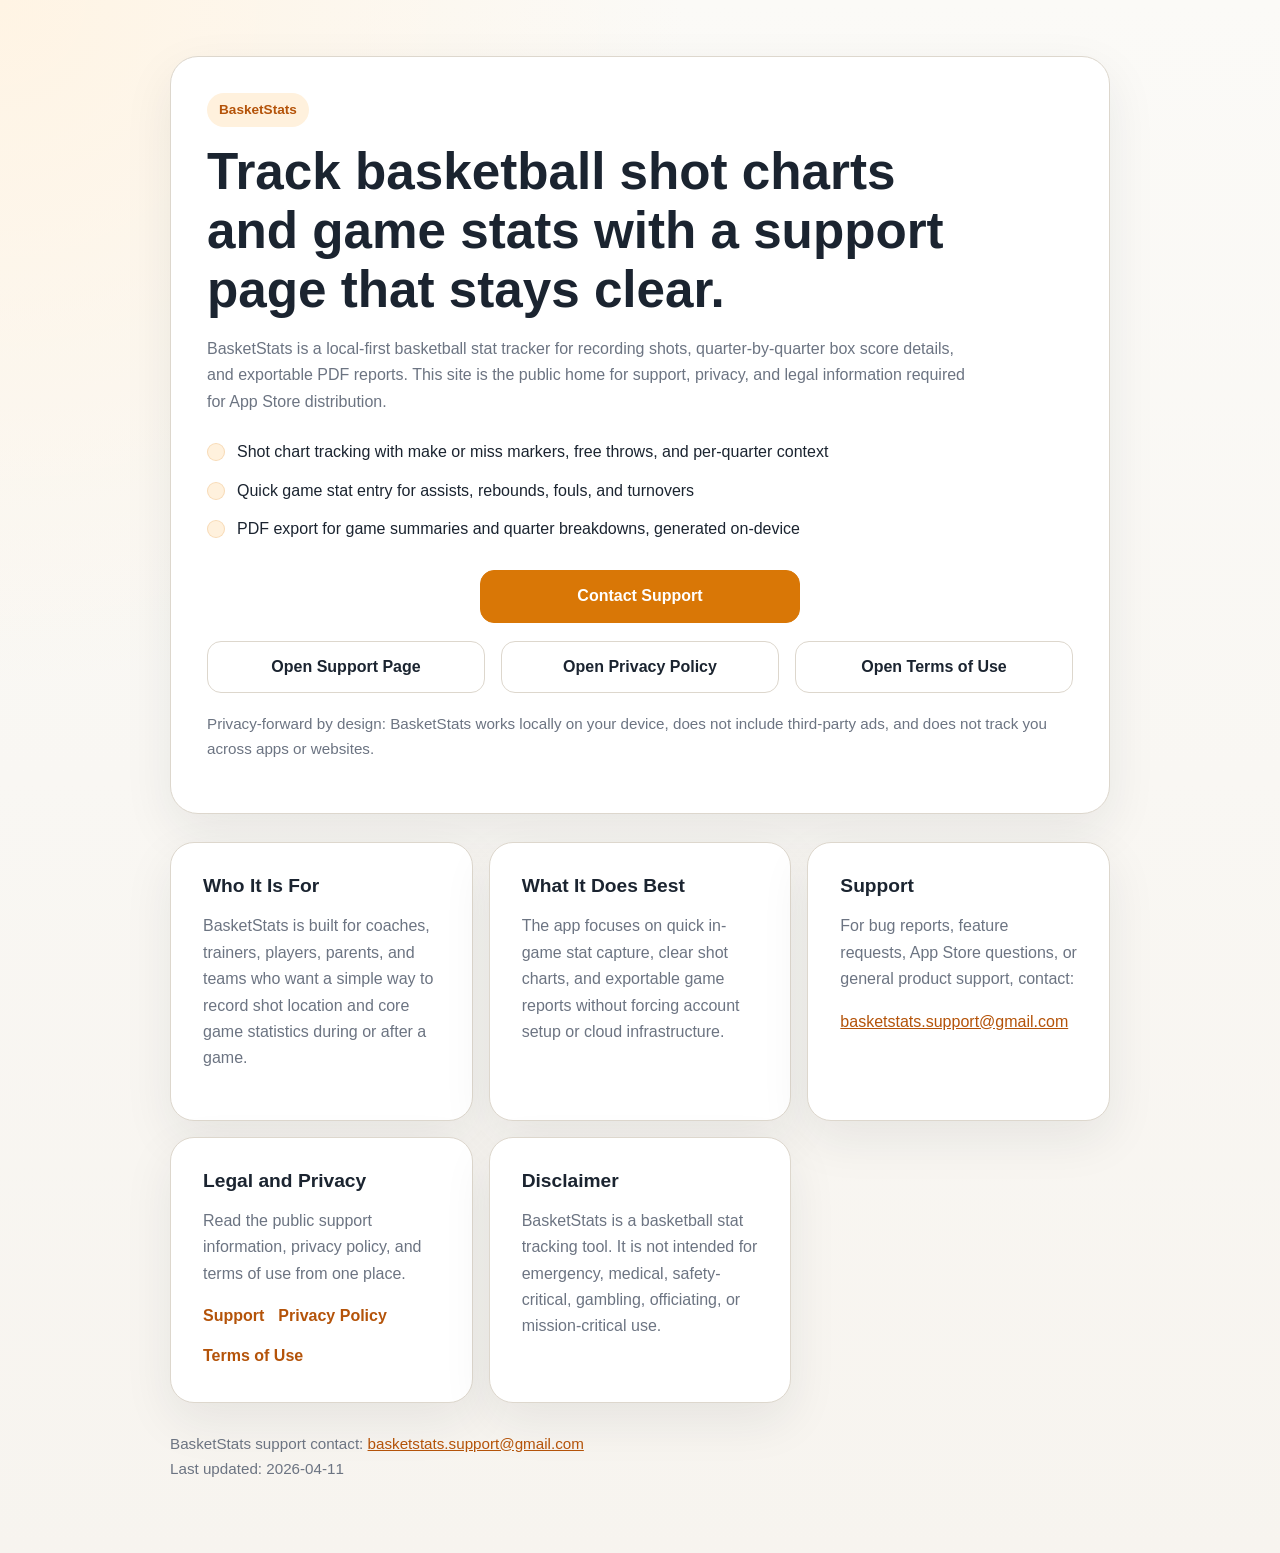
==== index.html @ 3535e6e9 "Update BasketStats support site" ====
<!doctype html>
<html lang="en">
<head>
    <meta charset="utf-8">
    <meta name="viewport" content="width=device-width, initial-scale=1">
    <meta name="description" content="BasketStats support, privacy policy, and terms of use.">
    <title>BasketStats Support</title>
    <link rel="stylesheet" href="styles.css">
</head>
<body>
    <main class="wrap">
        <section class="hero">
            <div class="hero-copy">
                <span class="eyebrow">BasketStats</span>
                <h1>Track basketball shot charts and game stats with a support page that stays clear.</h1>
                <p class="muted">BasketStats is a local-first basketball stat tracker for recording shots, quarter-by-quarter box score details, and exportable PDF reports. This site is the public home for support, privacy, and legal information required for App Store distribution.</p>

                <div class="feature-list">
                    <div class="feature-row">
                        <span class="feature-dot"></span>
                        <div>Shot chart tracking with make or miss markers, free throws, and per-quarter context</div>
                    </div>
                    <div class="feature-row">
                        <span class="feature-dot"></span>
                        <div>Quick game stat entry for assists, rebounds, fouls, and turnovers</div>
                    </div>
                    <div class="feature-row">
                        <span class="feature-dot"></span>
                        <div>PDF export for game summaries and quarter breakdowns, generated on-device</div>
                    </div>
                </div>
            </div>

            <div class="actions">
                <div class="primary-action">
                    <a class="button primary" href="mailto:basketstats.support@gmail.com">Contact Support</a>
                </div>
                <div class="secondary-actions">
                    <a class="button" href="support.html">Open Support Page</a>
                    <a class="button" href="privacy-policy.html">Open Privacy Policy</a>
                    <a class="button" href="terms.html">Open Terms of Use</a>
                </div>
            </div>

            <p class="micro-note">Privacy-forward by design: BasketStats works locally on your device, does not include third-party ads, and does not track you across apps or websites.</p>
        </section>

        <section class="grid">
            <article class="card">
                <h2>Who It Is For</h2>
                <p class="muted">BasketStats is built for coaches, trainers, players, parents, and teams who want a simple way to record shot location and core game statistics during or after a game.</p>
            </article>

            <article class="card">
                <h2>What It Does Best</h2>
                <p class="muted">The app focuses on quick in-game stat capture, clear shot charts, and exportable game reports without forcing account setup or cloud infrastructure.</p>
            </article>

            <article class="card">
                <h2>Support</h2>
                <p class="muted">For bug reports, feature requests, App Store questions, or general product support, contact:</p>
                <p><a href="mailto:basketstats.support@gmail.com">basketstats.support@gmail.com</a></p>
            </article>

            <article class="card">
                <h2>Legal and Privacy</h2>
                <p class="muted">Read the public support information, privacy policy, and terms of use from one place.</p>
                <div class="legal-links">
                    <a href="support.html">Support</a>
                    <a href="privacy-policy.html">Privacy Policy</a>
                    <a href="terms.html">Terms of Use</a>
                </div>
            </article>

            <article class="card">
                <h2>Disclaimer</h2>
                <p class="muted">BasketStats is a basketball stat tracking tool. It is not intended for emergency, medical, safety-critical, gambling, officiating, or mission-critical use.</p>
            </article>
        </section>

        <footer>
            BasketStats support contact: <a href="mailto:basketstats.support@gmail.com">basketstats.support@gmail.com</a><br>
            Last updated: 2026-04-11
        </footer>
    </main>
</body>
</html>
---- styles.css ----
:root {
    color-scheme: light;
    --bg: #f7f4ef;
    --panel: #ffffff;
    --text: #1b2430;
    --muted: #6c7482;
    --line: #ddd7cd;
    --accent: #d97706;
    --accent-strong: #b45309;
    --accent-soft: #fff1dd;
}

* {
    box-sizing: border-box;
}

body {
    margin: 0;
    font-family: -apple-system, BlinkMacSystemFont, "Segoe UI", sans-serif;
    color: var(--text);
    background:
        radial-gradient(circle at top left, #fff4e4 0, transparent 34%),
        linear-gradient(180deg, #fbfaf7 0%, var(--bg) 100%);
    line-height: 1.65;
}

a {
    color: var(--accent-strong);
}

.wrap {
    max-width: 980px;
    margin: 0 auto;
    padding: 56px 20px 72px;
}

.hero,
.card {
    background: var(--panel);
    border: 1px solid var(--line);
    box-shadow: 0 18px 50px rgba(27, 36, 48, 0.08);
}

.hero {
    border-radius: 28px;
    padding: 36px;
}

.card {
    border-radius: 24px;
    padding: 32px;
}

.hero-copy {
    max-width: 760px;
}

.eyebrow {
    display: inline-block;
    padding: 6px 12px;
    border-radius: 999px;
    background: var(--accent-soft);
    color: var(--accent-strong);
    font-size: 0.85rem;
    font-weight: 600;
    margin-bottom: 16px;
}

h1,
h2,
h3 {
    line-height: 1.15;
    margin: 0 0 16px;
}

h1 {
    font-size: clamp(2rem, 5vw, 3.2rem);
}

h2 {
    font-size: 1.2rem;
}

h3 {
    font-size: 1.05rem;
    margin-top: 24px;
}

.stacked h2 {
    margin-top: 28px;
    padding-top: 24px;
    border-top: 1px solid var(--line);
}

p,
ul {
    margin: 0 0 16px;
}

ul {
    padding-left: 20px;
}

.muted,
.meta,
.micro-note,
footer {
    color: var(--muted);
}

.meta {
    margin-bottom: 24px;
}

.actions,
.grid {
    display: grid;
    gap: 16px;
    margin-top: 28px;
}

.actions {
    gap: 18px;
}

.primary-action {
    display: flex;
    justify-content: center;
}

.primary-action .button {
    min-width: min(100%, 320px);
}

.secondary-actions {
    display: grid;
    grid-template-columns: repeat(3, minmax(0, 1fr));
    gap: 16px;
}

.grid {
    grid-template-columns: repeat(auto-fit, minmax(250px, 1fr));
}

.feature-list {
    display: grid;
    gap: 12px;
    margin-top: 24px;
}

.feature-row {
    display: grid;
    grid-template-columns: 18px 1fr;
    gap: 12px;
    align-items: start;
}

.feature-dot {
    width: 18px;
    height: 18px;
    border-radius: 999px;
    background: var(--accent-soft);
    border: 1px solid rgba(217, 119, 6, 0.18);
    position: relative;
    top: 4px;
}

.legal-links {
    display: flex;
    flex-wrap: wrap;
    gap: 14px;
    margin-top: 16px;
}

.legal-links a,
.secondary-link {
    color: var(--accent-strong);
    text-decoration: none;
    font-weight: 600;
}

.secondary-link {
    display: inline-block;
    margin-bottom: 24px;
}

.button,
.cta {
    display: inline-flex;
    align-items: center;
    justify-content: center;
    min-height: 48px;
    padding: 12px 18px;
    border-radius: 14px;
    text-decoration: none;
    font-weight: 600;
}

.button {
    border: 1px solid var(--line);
    color: var(--text);
    background: #fff;
}

.button.primary,
.cta {
    background: var(--accent);
    border: 1px solid var(--accent);
    color: #fff;
}

.micro-note {
    margin-top: 18px;
    font-size: 0.95rem;
}

footer {
    margin-top: 28px;
    font-size: 0.95rem;
}

@media (max-width: 720px) {
    .secondary-actions {
        grid-template-columns: 1fr;
    }

    .hero,
    .card {
        padding: 24px;
    }
}
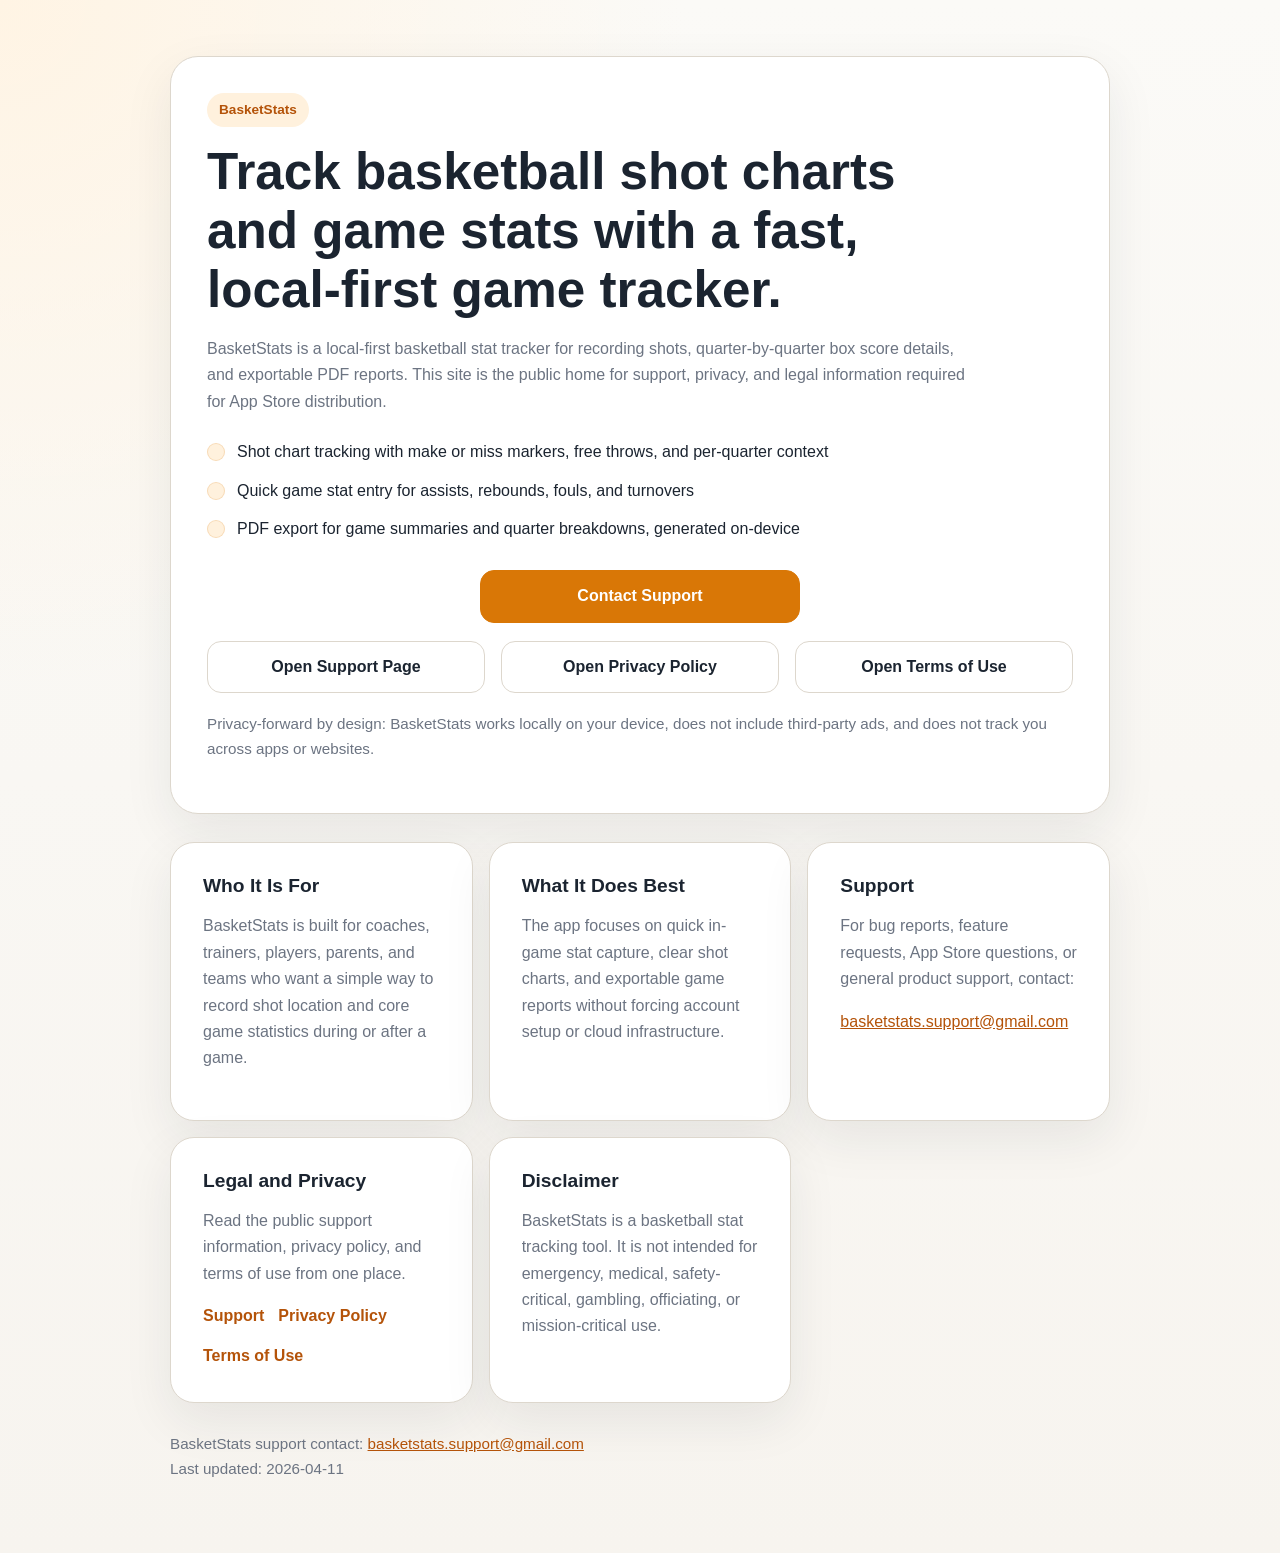
==== commit d81ef255: "Update BasketStats support site" ====
--- a/index.html
+++ b/index.html
@@ -3,8 +3,8 @@
 <head>
     <meta charset="utf-8">
     <meta name="viewport" content="width=device-width, initial-scale=1">
-    <meta name="description" content="BasketStats support, privacy policy, and terms of use.">
-    <title>BasketStats Support</title>
+    <meta name="description" content="BasketStats is a local-first basketball stat tracker for shot charts, quarter stats, and PDF game reports.">
+    <title>BasketStats</title>
     <link rel="stylesheet" href="styles.css">
 </head>
 <body>
@@ -12,7 +12,7 @@
         <section class="hero">
             <div class="hero-copy">
                 <span class="eyebrow">BasketStats</span>
-                <h1>Track basketball shot charts and game stats with a support page that stays clear.</h1>
+                <h1>Track basketball shot charts and game stats with a fast, local-first game tracker.</h1>
                 <p class="muted">BasketStats is a local-first basketball stat tracker for recording shots, quarter-by-quarter box score details, and exportable PDF reports. This site is the public home for support, privacy, and legal information required for App Store distribution.</p>
 
                 <div class="feature-list">
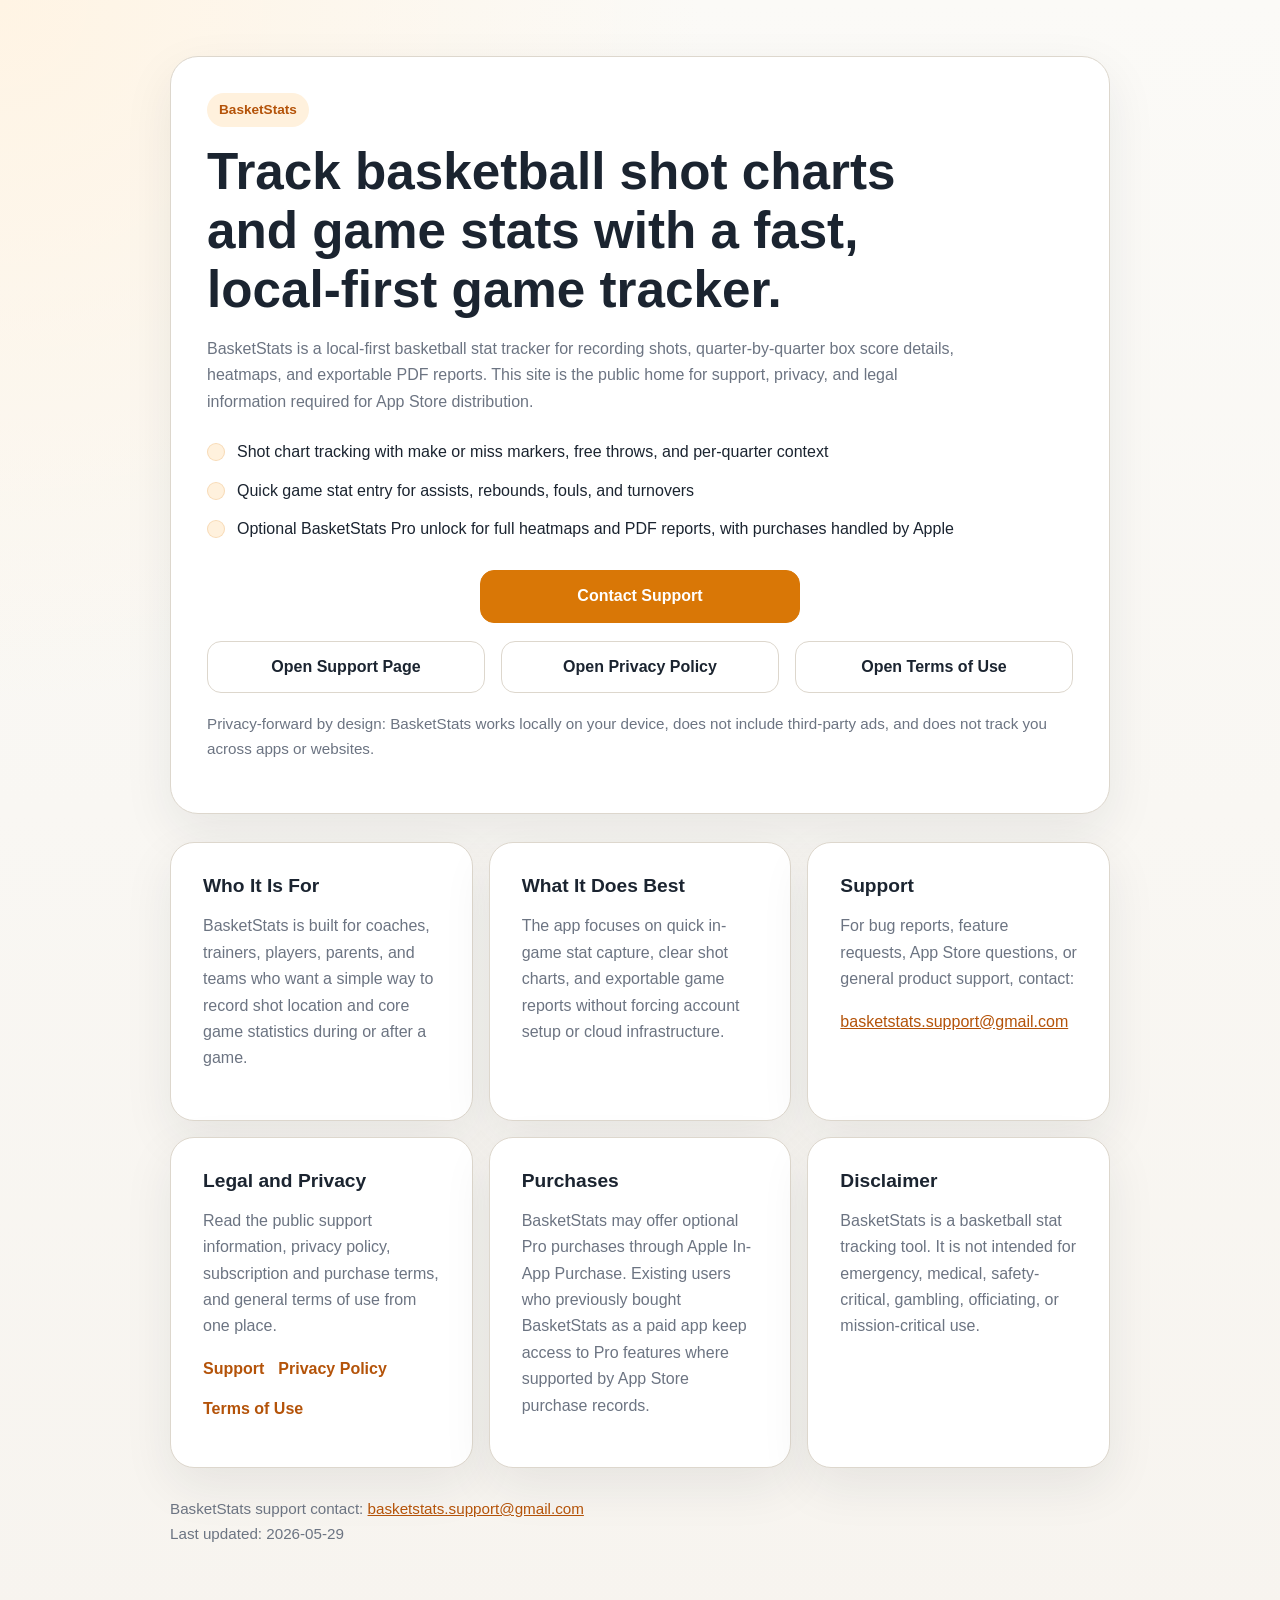
==== commit 98cd1f3f: "Update BasketStats support site" ====
--- a/index.html
+++ b/index.html
@@ -13,7 +13,7 @@
             <div class="hero-copy">
                 <span class="eyebrow">BasketStats</span>
                 <h1>Track basketball shot charts and game stats with a fast, local-first game tracker.</h1>
-                <p class="muted">BasketStats is a local-first basketball stat tracker for recording shots, quarter-by-quarter box score details, and exportable PDF reports. This site is the public home for support, privacy, and legal information required for App Store distribution.</p>
+                <p class="muted">BasketStats is a local-first basketball stat tracker for recording shots, quarter-by-quarter box score details, heatmaps, and exportable PDF reports. This site is the public home for support, privacy, and legal information required for App Store distribution.</p>
 
                 <div class="feature-list">
                     <div class="feature-row">
@@ -26,7 +26,7 @@
                     </div>
                     <div class="feature-row">
                         <span class="feature-dot"></span>
-                        <div>PDF export for game summaries and quarter breakdowns, generated on-device</div>
+                        <div>Optional BasketStats Pro unlock for full heatmaps and PDF reports, with purchases handled by Apple</div>
                     </div>
                 </div>
             </div>
@@ -64,12 +64,17 @@
 
             <article class="card">
                 <h2>Legal and Privacy</h2>
-                <p class="muted">Read the public support information, privacy policy, and terms of use from one place.</p>
+                <p class="muted">Read the public support information, privacy policy, subscription and purchase terms, and general terms of use from one place.</p>
                 <div class="legal-links">
                     <a href="support.html">Support</a>
                     <a href="privacy-policy.html">Privacy Policy</a>
                     <a href="terms.html">Terms of Use</a>
                 </div>
+            </article>
+
+            <article class="card">
+                <h2>Purchases</h2>
+                <p class="muted">BasketStats may offer optional Pro purchases through Apple In-App Purchase. Existing users who previously bought BasketStats as a paid app keep access to Pro features where supported by App Store purchase records.</p>
             </article>
 
             <article class="card">
@@ -80,7 +85,7 @@
 
         <footer>
             BasketStats support contact: <a href="mailto:basketstats.support@gmail.com">basketstats.support@gmail.com</a><br>
-            Last updated: 2026-04-11
+            Last updated: 2026-05-29
         </footer>
     </main>
 </body>
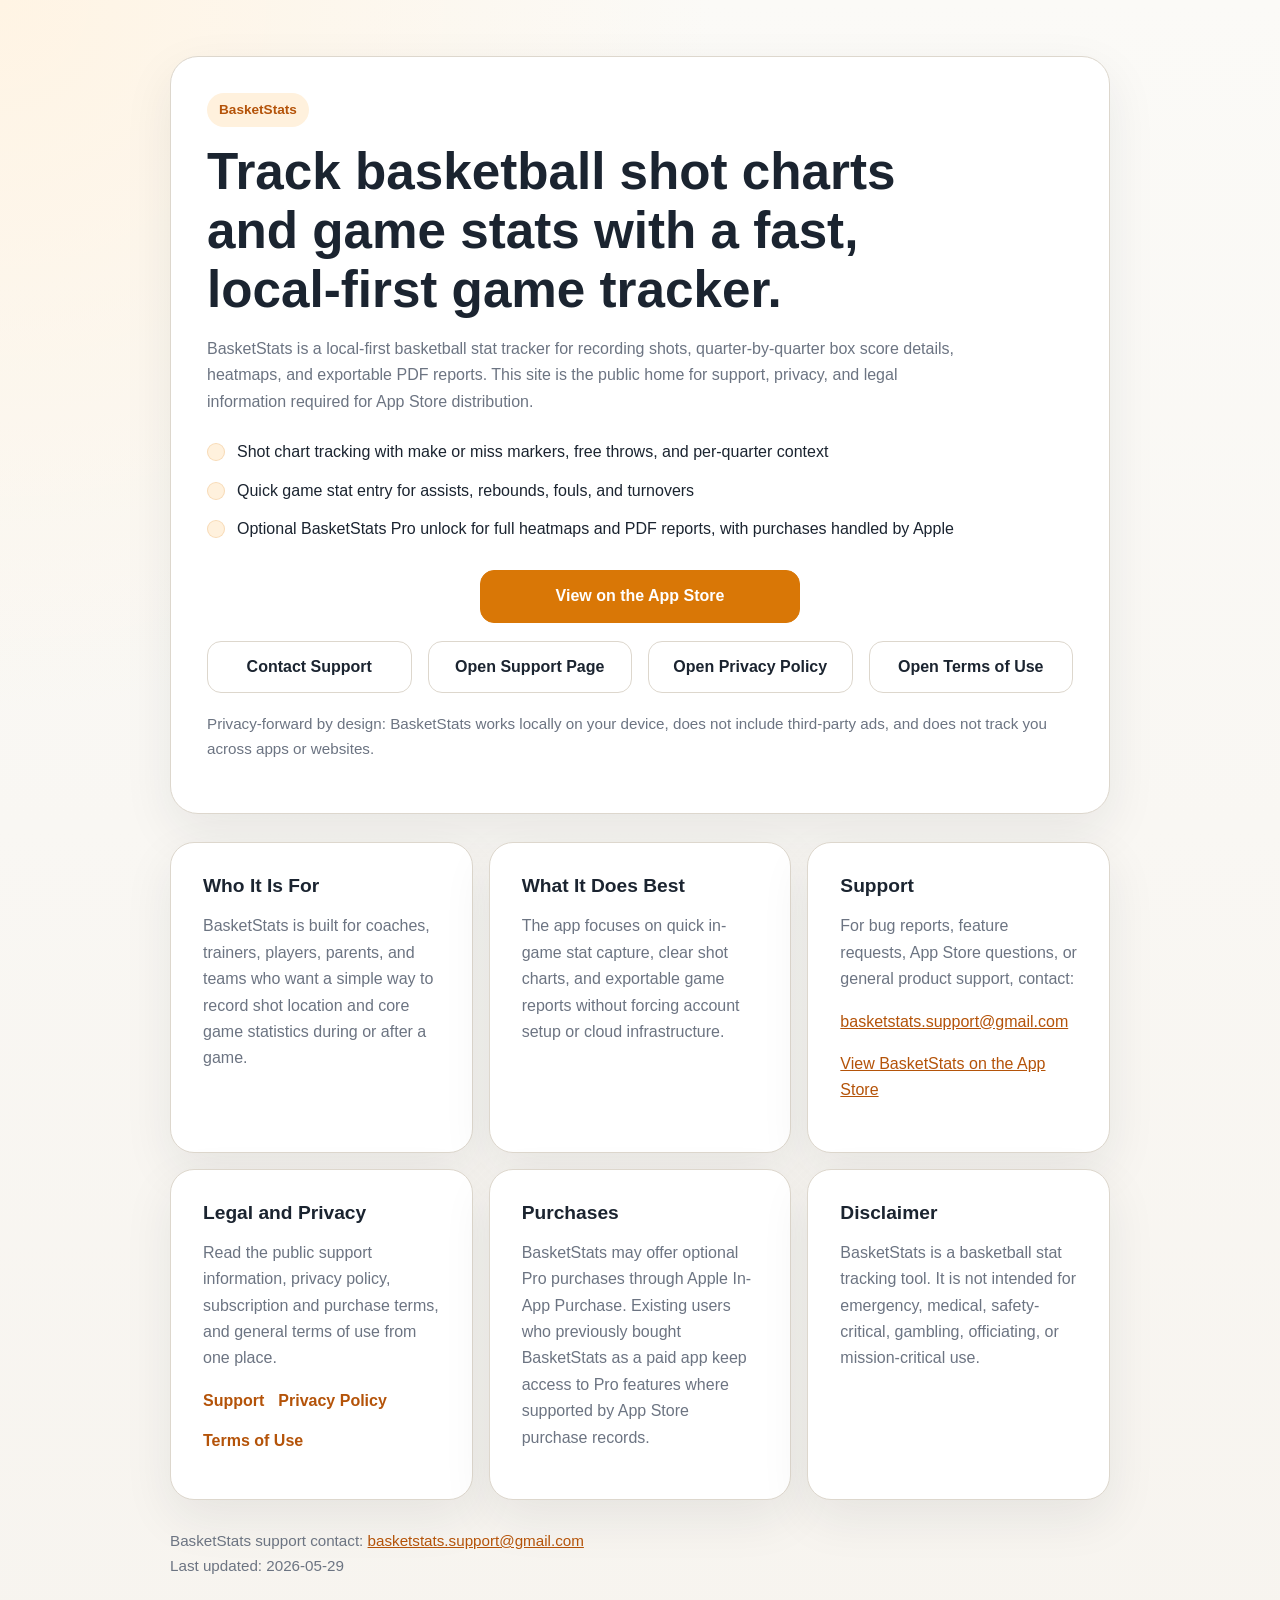
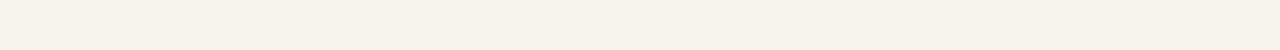
==== commit caa47e5a: "Update BasketStats support site" ====
--- a/index.html
+++ b/index.html
@@ -33,9 +33,10 @@
 
             <div class="actions">
                 <div class="primary-action">
-                    <a class="button primary" href="mailto:basketstats.support@gmail.com">Contact Support</a>
+                    <a class="button primary" href="https://apps.apple.com/app/basketstats-pro/id6757268387">View on the App Store</a>
                 </div>
                 <div class="secondary-actions">
+                    <a class="button" href="mailto:basketstats.support@gmail.com">Contact Support</a>
                     <a class="button" href="support.html">Open Support Page</a>
                     <a class="button" href="privacy-policy.html">Open Privacy Policy</a>
                     <a class="button" href="terms.html">Open Terms of Use</a>
@@ -60,6 +61,7 @@
                 <h2>Support</h2>
                 <p class="muted">For bug reports, feature requests, App Store questions, or general product support, contact:</p>
                 <p><a href="mailto:basketstats.support@gmail.com">basketstats.support@gmail.com</a></p>
+                <p><a href="https://apps.apple.com/app/basketstats-pro/id6757268387">View BasketStats on the App Store</a></p>
             </article>
 
             <article class="card">
--- a/styles.css
+++ b/styles.css
@@ -134,7 +134,7 @@
 
 .secondary-actions {
     display: grid;
-    grid-template-columns: repeat(3, minmax(0, 1fr));
+    grid-template-columns: repeat(auto-fit, minmax(180px, 1fr));
     gap: 16px;
 }
 
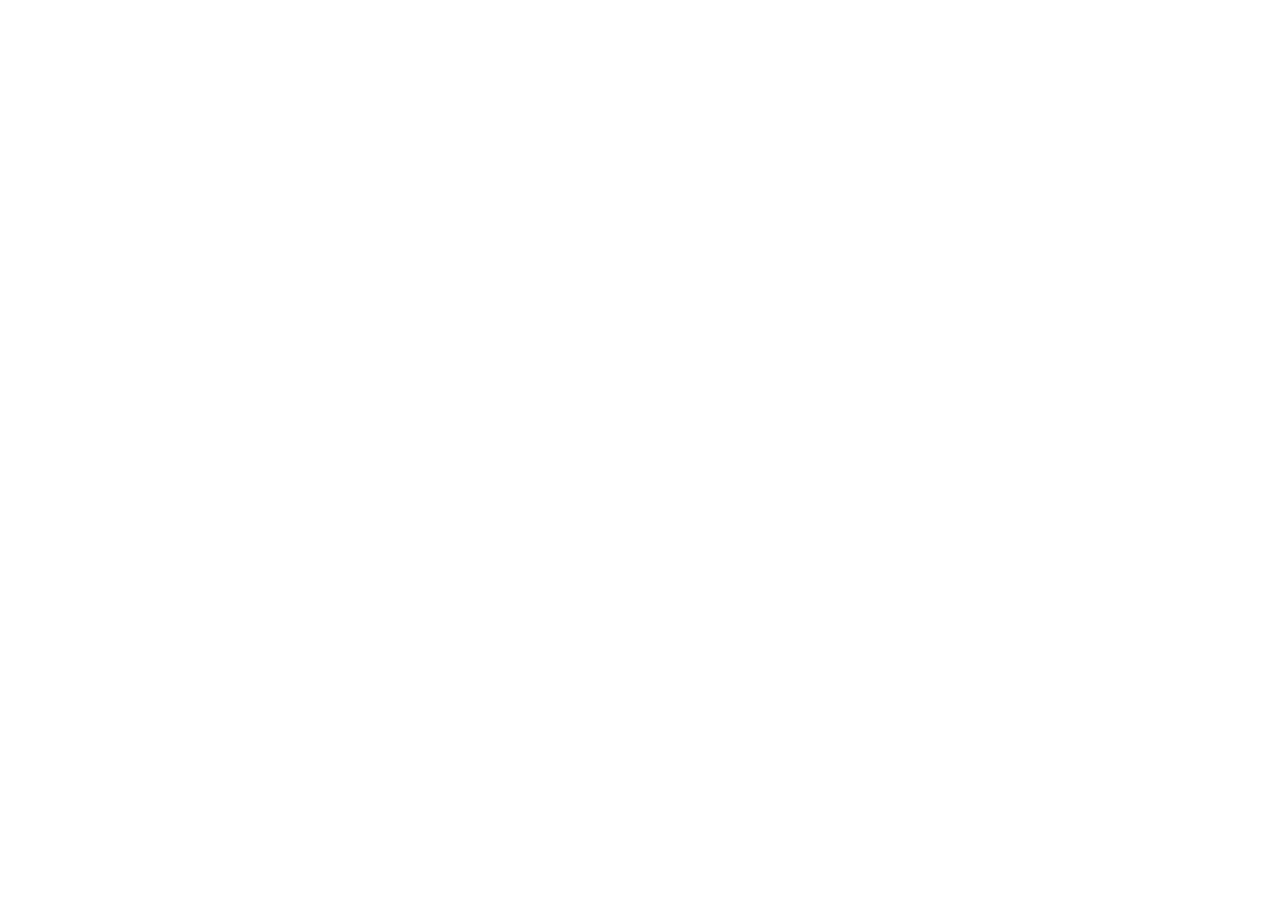
==== commit d66d30df: "Update BasketStats support site" ====
--- a/index.html
+++ b/index.html
@@ -3,92 +3,13 @@
 <head>
     <meta charset="utf-8">
     <meta name="viewport" content="width=device-width, initial-scale=1">
-    <meta name="description" content="BasketStats is a local-first basketball stat tracker for shot charts, quarter stats, and PDF game reports.">
-    <title>BasketStats</title>
-    <link rel="stylesheet" href="styles.css">
+    <title>BasketStats has moved</title>
+    <link rel="canonical" href="https://domtelier.com/apps/basketstats">
+    <meta name="robots" content="noindex">
+    <meta http-equiv="refresh" content="0; url=https://domtelier.com/apps/basketstats">
 </head>
 <body>
-    <main class="wrap">
-        <section class="hero">
-            <div class="hero-copy">
-                <span class="eyebrow">BasketStats</span>
-                <h1>Track basketball shot charts and game stats with a fast, local-first game tracker.</h1>
-                <p class="muted">BasketStats is a local-first basketball stat tracker for recording shots, quarter-by-quarter box score details, heatmaps, and exportable PDF reports. This site is the public home for support, privacy, and legal information required for App Store distribution.</p>
-
-                <div class="feature-list">
-                    <div class="feature-row">
-                        <span class="feature-dot"></span>
-                        <div>Shot chart tracking with make or miss markers, free throws, and per-quarter context</div>
-                    </div>
-                    <div class="feature-row">
-                        <span class="feature-dot"></span>
-                        <div>Quick game stat entry for assists, rebounds, fouls, and turnovers</div>
-                    </div>
-                    <div class="feature-row">
-                        <span class="feature-dot"></span>
-                        <div>Optional BasketStats Pro unlock for full heatmaps and PDF reports, with purchases handled by Apple</div>
-                    </div>
-                </div>
-            </div>
-
-            <div class="actions">
-                <div class="primary-action">
-                    <a class="button primary" href="https://apps.apple.com/app/basketstats-pro/id6757268387">View on the App Store</a>
-                </div>
-                <div class="secondary-actions">
-                    <a class="button" href="mailto:basketstats.support@gmail.com">Contact Support</a>
-                    <a class="button" href="support.html">Open Support Page</a>
-                    <a class="button" href="privacy-policy.html">Open Privacy Policy</a>
-                    <a class="button" href="terms.html">Open Terms of Use</a>
-                </div>
-            </div>
-
-            <p class="micro-note">Privacy-forward by design: BasketStats works locally on your device, does not include third-party ads, and does not track you across apps or websites.</p>
-        </section>
-
-        <section class="grid">
-            <article class="card">
-                <h2>Who It Is For</h2>
-                <p class="muted">BasketStats is built for coaches, trainers, players, parents, and teams who want a simple way to record shot location and core game statistics during or after a game.</p>
-            </article>
-
-            <article class="card">
-                <h2>What It Does Best</h2>
-                <p class="muted">The app focuses on quick in-game stat capture, clear shot charts, and exportable game reports without forcing account setup or cloud infrastructure.</p>
-            </article>
-
-            <article class="card">
-                <h2>Support</h2>
-                <p class="muted">For bug reports, feature requests, App Store questions, or general product support, contact:</p>
-                <p><a href="mailto:basketstats.support@gmail.com">basketstats.support@gmail.com</a></p>
-                <p><a href="https://apps.apple.com/app/basketstats-pro/id6757268387">View BasketStats on the App Store</a></p>
-            </article>
-
-            <article class="card">
-                <h2>Legal and Privacy</h2>
-                <p class="muted">Read the public support information, privacy policy, subscription and purchase terms, and general terms of use from one place.</p>
-                <div class="legal-links">
-                    <a href="support.html">Support</a>
-                    <a href="privacy-policy.html">Privacy Policy</a>
-                    <a href="terms.html">Terms of Use</a>
-                </div>
-            </article>
-
-            <article class="card">
-                <h2>Purchases</h2>
-                <p class="muted">BasketStats may offer optional Pro purchases through Apple In-App Purchase. Existing users who previously bought BasketStats as a paid app keep access to Pro features where supported by App Store purchase records.</p>
-            </article>
-
-            <article class="card">
-                <h2>Disclaimer</h2>
-                <p class="muted">BasketStats is a basketball stat tracking tool. It is not intended for emergency, medical, safety-critical, gambling, officiating, or mission-critical use.</p>
-            </article>
-        </section>
-
-        <footer>
-            BasketStats support contact: <a href="mailto:basketstats.support@gmail.com">basketstats.support@gmail.com</a><br>
-            Last updated: 2026-05-29
-        </footer>
-    </main>
+    <p>This page has moved to <a href="https://domtelier.com/apps/basketstats">https://domtelier.com/apps/basketstats</a>.</p>
+    <p>Support: <a href="mailto:basketstats@domtelier.com">basketstats@domtelier.com</a></p>
 </body>
 </html>
